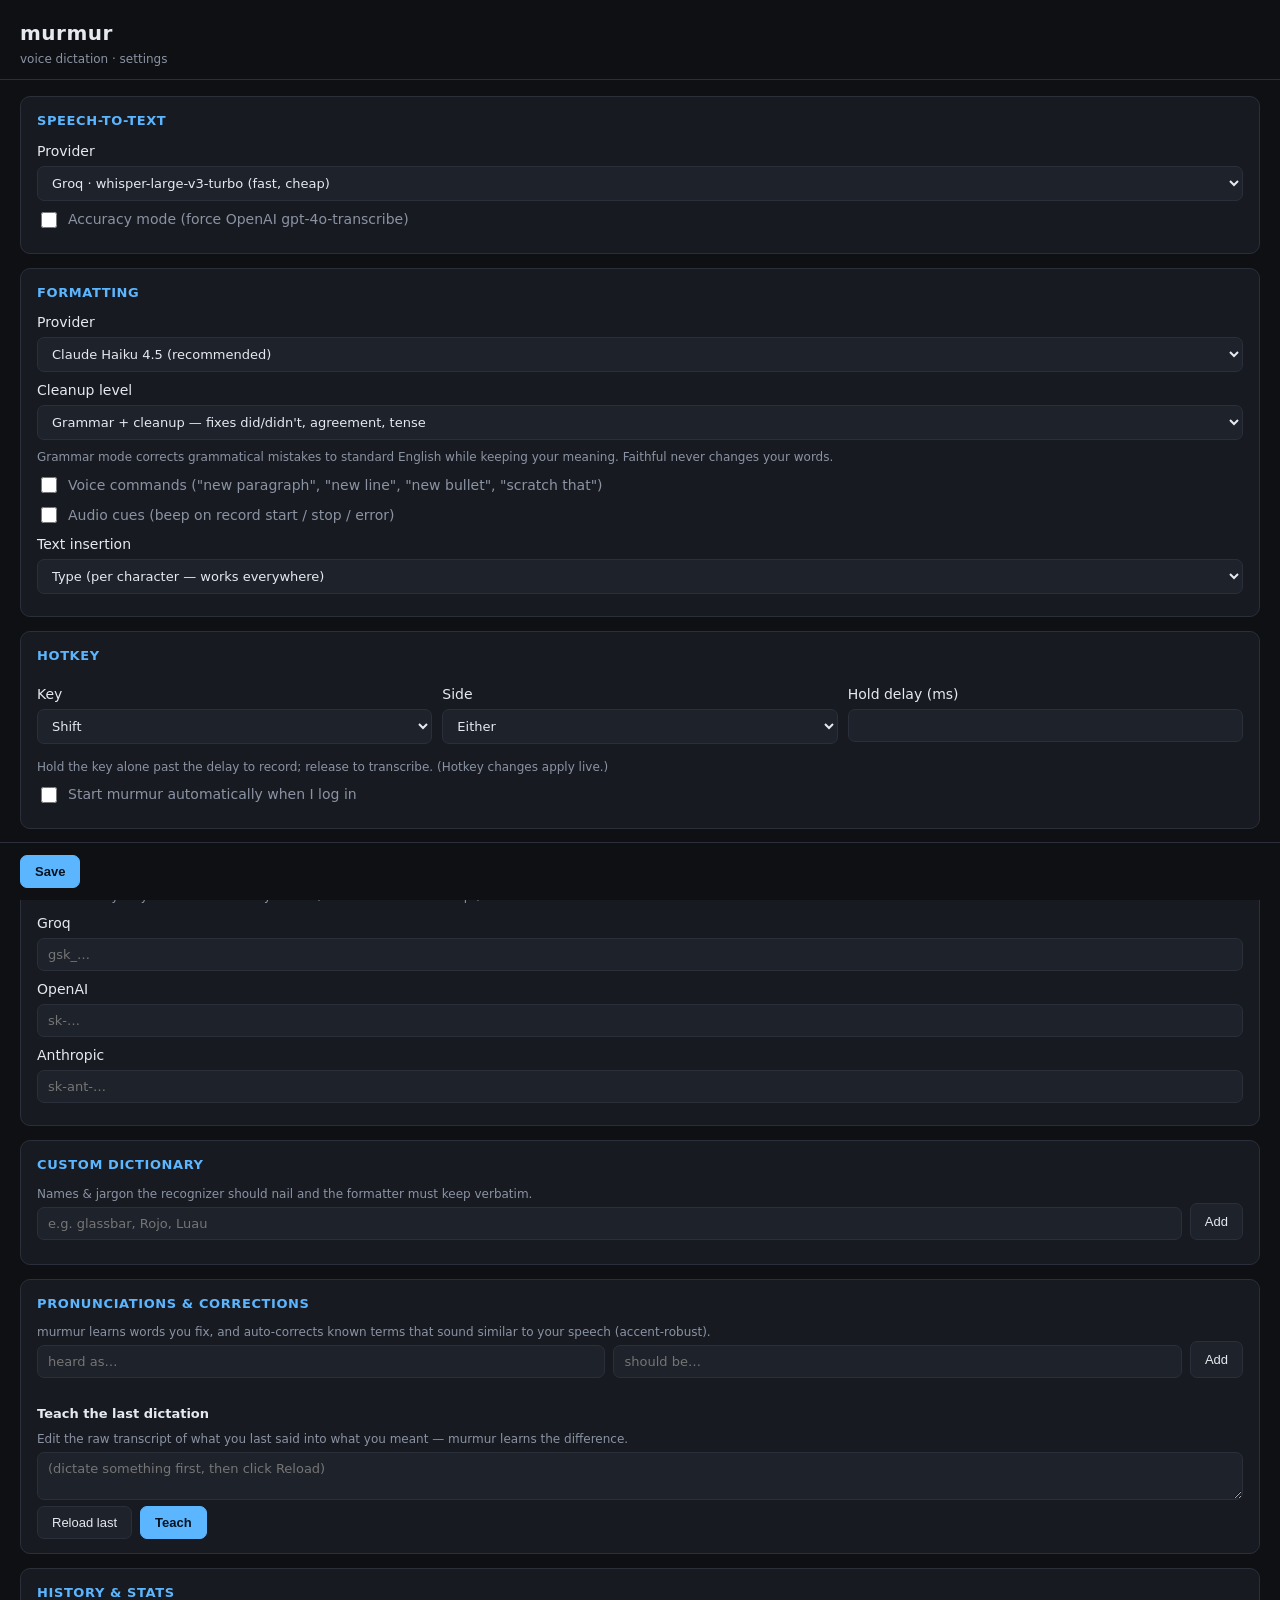
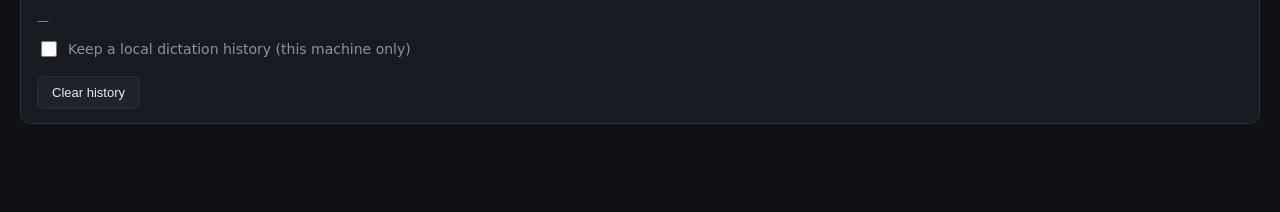
==== ui/index.html @ fca0aa5a "feat(app): run-at-login toggle (HKCU Run key) - 20 rust tests" ====
<!doctype html>
<html lang="en">
  <head>
    <meta charset="UTF-8" />
    <meta name="viewport" content="width=device-width, initial-scale=1.0" />
    <title>murmur settings</title>
    <link rel="stylesheet" href="style.css" />
  </head>
  <body>
    <header>
      <h1>murmur</h1>
      <span class="sub">voice dictation · settings</span>
    </header>

    <main>
      <section>
        <h2>Speech-to-text</h2>
        <label>Provider
          <select id="stt-provider">
            <option value="groq">Groq · whisper-large-v3-turbo (fast, cheap)</option>
            <option value="openai">OpenAI · gpt-4o-transcribe</option>
            <option value="local">Local · faster-whisper (offline)</option>
          </select>
        </label>
        <label class="row">
          <input type="checkbox" id="accuracy" />
          <span>Accuracy mode (force OpenAI gpt-4o-transcribe)</span>
        </label>
      </section>

      <section>
        <h2>Formatting</h2>
        <label>Provider
          <select id="fmt-provider">
            <option value="anthropic">Claude Haiku 4.5 (recommended)</option>
            <option value="groq">Groq (fast mode)</option>
            <option value="cerebras">Cerebras (fastest)</option>
            <option value="off">Off (raw transcript)</option>
          </select>
        </label>
        <label>Cleanup level
          <select id="fmt-mode">
            <option value="grammar">Grammar + cleanup — fixes did/didn't, agreement, tense</option>
            <option value="faithful">Faithful — verbatim, punctuation/fillers only</option>
          </select>
        </label>
        <p class="hint">Grammar mode corrects grammatical mistakes to standard English while keeping your meaning. Faithful never changes your words.</p>
        <label class="row">
          <input type="checkbox" id="voice-commands" />
          <span>Voice commands ("new paragraph", "new line", "new bullet", "scratch that")</span>
        </label>
        <label class="row">
          <input type="checkbox" id="audio-cues" />
          <span>Audio cues (beep on record start / stop / error)</span>
        </label>
        <label>Text insertion
          <select id="inject-mode">
            <option value="type">Type (per character — works everywhere)</option>
            <option value="paste">Paste (clipboard + Ctrl+V — faster, more robust)</option>
          </select>
        </label>
      </section>

      <section>
        <h2>Hotkey</h2>
        <div class="grid">
          <label>Key
            <select id="hotkey-key">
              <option value="shift">Shift</option>
              <option value="rctrl">Right Ctrl (no delay)</option>
            </select>
          </label>
          <label>Side
            <select id="hotkey-side">
              <option value="either">Either</option>
              <option value="left">Left</option>
              <option value="right">Right</option>
            </select>
          </label>
          <label>Hold delay (ms)
            <input type="number" id="threshold" min="0" max="2000" step="50" />
          </label>
        </div>
        <p class="hint">Hold the key alone past the delay to record; release to transcribe. (Hotkey changes apply live.)</p>
        <label class="row">
          <input type="checkbox" id="autostart" />
          <span>Start murmur automatically when I log in</span>
        </label>
      </section>

      <section>
        <h2>API keys</h2>
        <p class="hint">Stored locally only. Leave blank to stay offline (local STT + raw transcript).</p>
        <label>Groq <input type="password" id="k-groq" placeholder="gsk_…" /></label>
        <label>OpenAI <input type="password" id="k-openai" placeholder="sk-…" /></label>
        <label>Anthropic <input type="password" id="k-anthropic" placeholder="sk-ant-…" /></label>
      </section>

      <section>
        <h2>Custom dictionary</h2>
        <p class="hint">Names &amp; jargon the recognizer should nail and the formatter must keep verbatim.</p>
        <div class="addrow">
          <input type="text" id="new-term" placeholder="e.g. glassbar, Rojo, Luau" />
          <button id="add-term">Add</button>
        </div>
        <ul id="dict"></ul>
      </section>

      <section>
        <h2>Pronunciations &amp; corrections</h2>
        <p class="hint">murmur learns words you fix, and auto-corrects known terms that sound similar to your speech (accent-robust).</p>
        <div class="addrow">
          <input type="text" id="corr-wrong" placeholder="heard as…" />
          <input type="text" id="corr-right" placeholder="should be…" />
          <button id="add-corr">Add</button>
        </div>
        <ul id="corrections"></ul>

        <h3 class="sub-h">Teach the last dictation</h3>
        <p class="hint">Edit the raw transcript of what you last said into what you meant — murmur learns the difference.</p>
        <textarea id="teach-box" rows="2" placeholder="(dictate something first, then click Reload)"></textarea>
        <div class="addrow">
          <button id="teach-reload">Reload last</button>
          <button id="teach-save" class="primary">Teach</button>
        </div>
      </section>

      <section>
        <h2>History &amp; stats</h2>
        <p id="stats-line" class="hint">—</p>
        <label class="row">
          <input type="checkbox" id="save-history" />
          <span>Keep a local dictation history (this machine only)</span>
        </label>
        <ul id="history"></ul>
        <button id="clear-history">Clear history</button>
      </section>
    </main>

    <footer>
      <button id="save" class="primary">Save</button>
      <span id="status"></span>
    </footer>

    <script src="main.js"></script>
  </body>
</html>
---- ui/style.css ----
:root {
  --bg: #0e1014;
  --panel: #171a21;
  --panel-2: #1e222b;
  --text: #e6e9ef;
  --muted: #8b93a3;
  --accent: #5cb6ff;
  --border: #2a2f3a;
}

* { box-sizing: border-box; }

html, body {
  margin: 0;
  background: var(--bg);
  color: var(--text);
  font: 14px/1.5 "Segoe UI", system-ui, sans-serif;
}

header {
  padding: 18px 20px 10px;
  border-bottom: 1px solid var(--border);
}
header h1 { margin: 0; font-size: 20px; letter-spacing: 0.5px; }
header .sub { color: var(--muted); font-size: 12px; }

main { padding: 16px 20px; }

section {
  background: var(--panel);
  border: 1px solid var(--border);
  border-radius: 10px;
  padding: 14px 16px;
  margin-bottom: 14px;
}
section h2 { margin: 0 0 10px; font-size: 13px; text-transform: uppercase; letter-spacing: 0.6px; color: var(--accent); }

label { display: block; margin: 8px 0; color: var(--text); }
label.row { display: flex; align-items: center; gap: 8px; }
label.row span { color: var(--muted); }

select, input[type="text"], input[type="password"], input[type="number"], textarea {
  width: 100%;
  margin-top: 4px;
  padding: 8px 10px;
  background: var(--panel-2);
  border: 1px solid var(--border);
  border-radius: 7px;
  color: var(--text);
  font-size: 13px;
  font-family: inherit;
  resize: vertical;
}
.sub-h { font-size: 13px; margin: 16px 0 4px; color: var(--text); }
ul#corrections { list-style: none; padding: 0; margin: 10px 0; display: flex; flex-direction: column; gap: 6px; }
ul#corrections li {
  display: flex; align-items: center; gap: 8px; justify-content: space-between;
  background: var(--panel-2); border: 1px solid var(--border);
  border-radius: 7px; padding: 6px 10px; font-size: 13px;
}
ul#corrections .pair { color: var(--text); }
ul#corrections .pair b { color: var(--accent); font-weight: 600; }
ul#corrections .cnt { color: var(--muted); font-size: 11px; }
ul#corrections button {
  border: none; background: transparent; color: var(--muted);
  cursor: pointer; font-size: 16px; padding: 0 2px;
}
ul#corrections button:hover { color: #ff6b6b; }

ul#history { list-style: none; padding: 0; margin: 8px 0; display: flex; flex-direction: column; gap: 4px; max-height: 180px; overflow-y: auto; }
ul#history li.hist { background: var(--panel-2); border: 1px solid var(--border); border-radius: 6px; padding: 6px 10px; font-size: 12px; color: var(--muted); }
input[type="checkbox"] { width: 16px; height: 16px; accent-color: var(--accent); }

.grid { display: grid; grid-template-columns: 1fr 1fr 1fr; gap: 10px; }
.hint { color: var(--muted); font-size: 12px; margin: 6px 0 0; }

.addrow { display: flex; gap: 8px; }
.addrow input { flex: 1; }

ul#dict { list-style: none; padding: 0; margin: 10px 0 0; display: flex; flex-wrap: wrap; gap: 6px; }
ul#dict li {
  display: flex; align-items: center; gap: 6px;
  background: var(--panel-2); border: 1px solid var(--border);
  border-radius: 999px; padding: 4px 6px 4px 12px; font-size: 13px;
}
ul#dict li button {
  border: none; background: transparent; color: var(--muted);
  cursor: pointer; font-size: 15px; line-height: 1; padding: 0 2px;
}
ul#dict li button:hover { color: #ff6b6b; }

button {
  padding: 8px 14px; border-radius: 7px; border: 1px solid var(--border);
  background: var(--panel-2); color: var(--text); cursor: pointer; font-size: 13px;
}
button:hover { border-color: var(--accent); }
button.primary { background: var(--accent); color: #06121f; border-color: var(--accent); font-weight: 600; }

footer {
  position: sticky; bottom: 0;
  display: flex; align-items: center; gap: 12px;
  padding: 12px 20px; border-top: 1px solid var(--border); background: var(--bg);
}
#status { color: #5ad18a; font-size: 13px; }
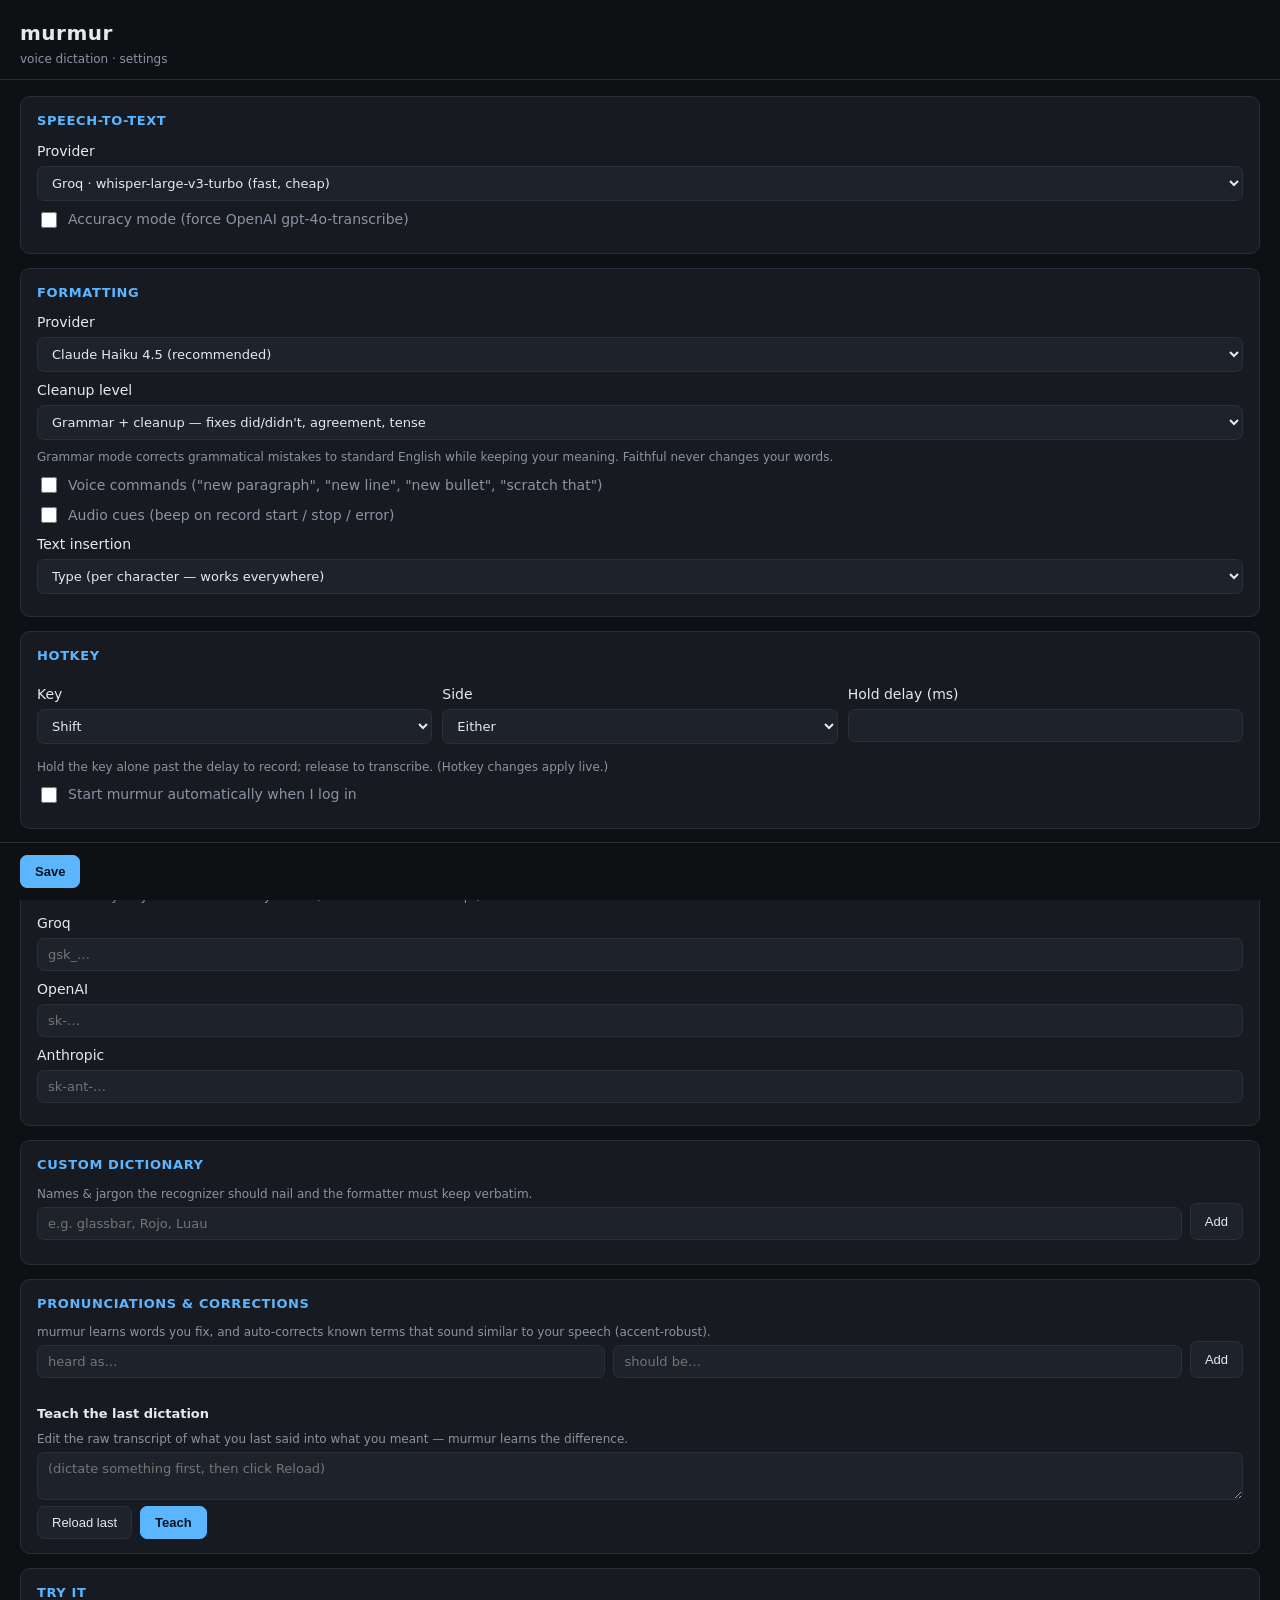
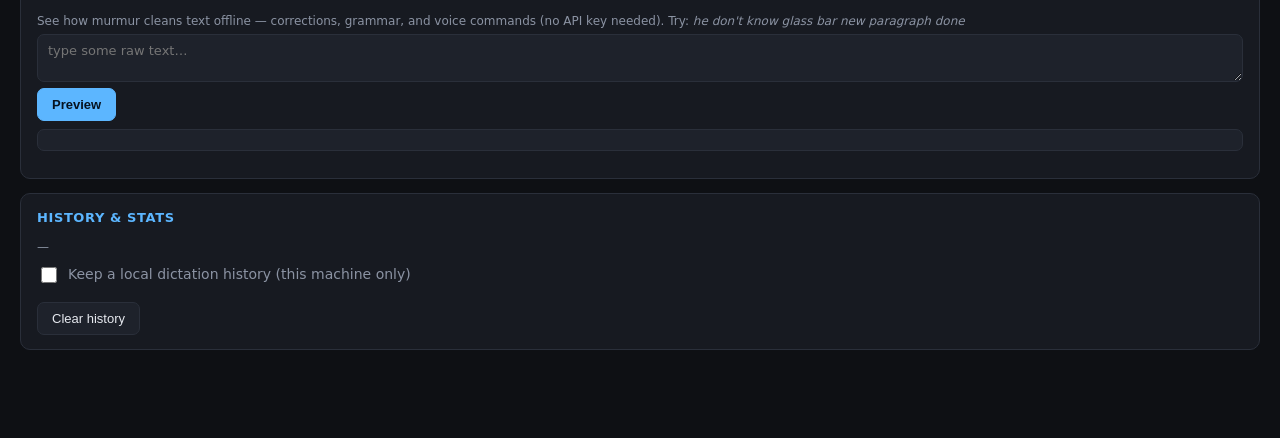
==== commit 54b14c83: "feat: 'Try it' offline preview (corrections + grammar + voice commands) - tests + process roundtrip" ====
--- a/ui/index.html
+++ b/ui/index.html
@@ -126,6 +126,14 @@
       </section>
 
       <section>
+        <h2>Try it</h2>
+        <p class="hint">See how murmur cleans text offline — corrections, grammar, and voice commands (no API key needed). Try: <em>he don't know glass bar new paragraph done</em></p>
+        <textarea id="preview-in" rows="2" placeholder="type some raw text…"></textarea>
+        <div class="addrow"><button id="preview-run" class="primary">Preview</button></div>
+        <pre id="preview-out" class="preview-out"></pre>
+      </section>
+
+      <section>
         <h2>History &amp; stats</h2>
         <p id="stats-line" class="hint">—</p>
         <label class="row">
--- a/ui/style.css
+++ b/ui/style.css
@@ -69,6 +69,8 @@
 
 ul#history { list-style: none; padding: 0; margin: 8px 0; display: flex; flex-direction: column; gap: 4px; max-height: 180px; overflow-y: auto; }
 ul#history li.hist { background: var(--panel-2); border: 1px solid var(--border); border-radius: 6px; padding: 6px 10px; font-size: 12px; color: var(--muted); }
+
+.preview-out { background: var(--panel-2); border: 1px solid var(--border); border-radius: 7px; padding: 10px; margin-top: 8px; min-height: 20px; white-space: pre-wrap; word-break: break-word; color: var(--accent); font-size: 13px; font-family: inherit; }
 input[type="checkbox"] { width: 16px; height: 16px; accent-color: var(--accent); }
 
 .grid { display: grid; grid-template-columns: 1fr 1fr 1fr; gap: 10px; }
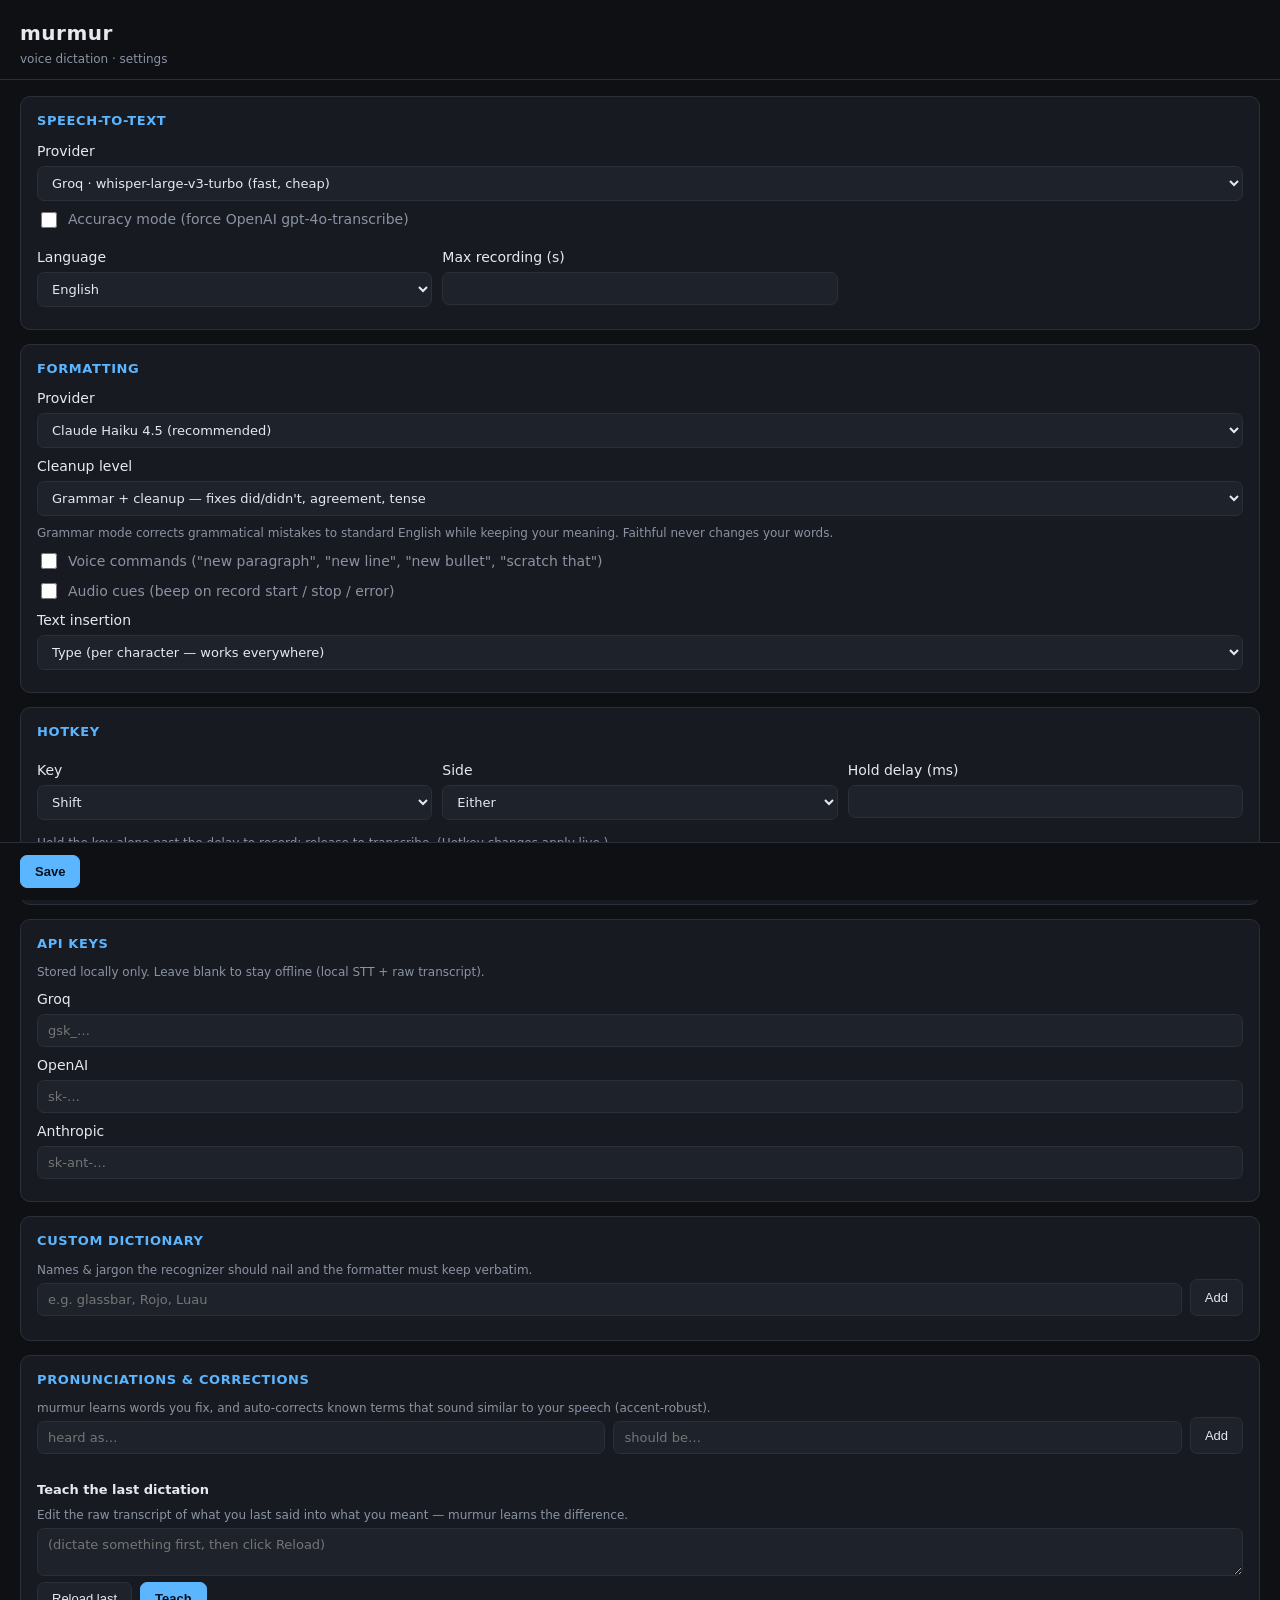
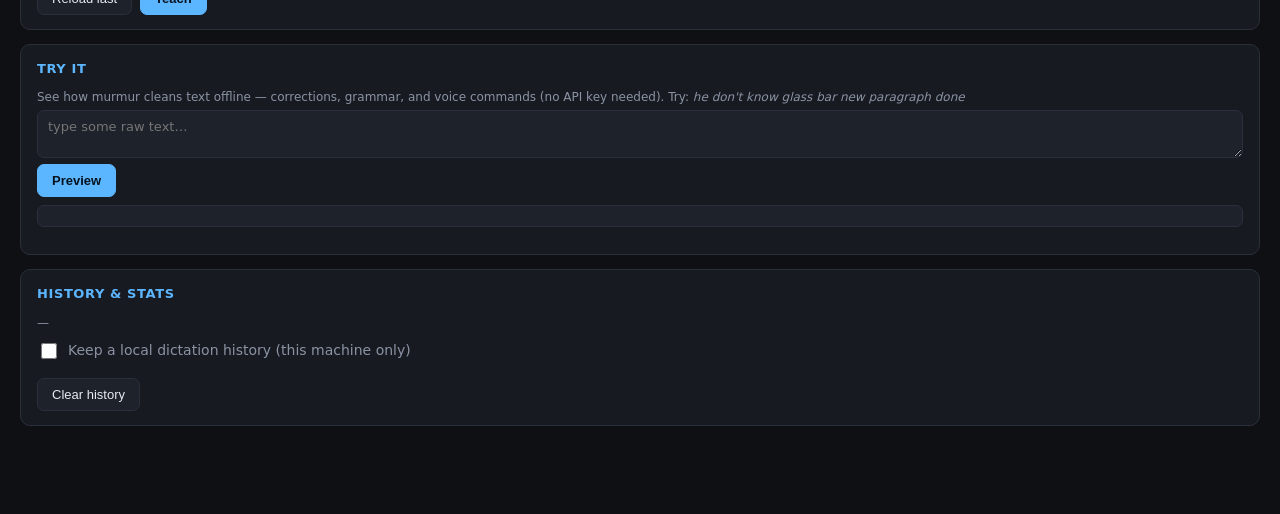
==== commit 6e5d03ee: "feat(ui): language + max-recording settings, first-run offline hint" ====
--- a/ui/index.html
+++ b/ui/index.html
@@ -13,6 +13,10 @@
     </header>
 
     <main>
+      <div id="offline-banner" class="banner" style="display:none">
+        No API keys set — running <b>offline</b> (local transcription, no AI cleanup).
+        Add a Groq or Anthropic key below to enable fast cloud STT + grammar/formatting.
+      </div>
       <section>
         <h2>Speech-to-text</h2>
         <label>Provider
@@ -26,6 +30,28 @@
           <input type="checkbox" id="accuracy" />
           <span>Accuracy mode (force OpenAI gpt-4o-transcribe)</span>
         </label>
+        <div class="grid">
+          <label>Language
+            <select id="language">
+              <option value="en">English</option>
+              <option value="es">Spanish</option>
+              <option value="fr">French</option>
+              <option value="de">German</option>
+              <option value="it">Italian</option>
+              <option value="pt">Portuguese</option>
+              <option value="nl">Dutch</option>
+              <option value="ru">Russian</option>
+              <option value="zh">Chinese</option>
+              <option value="ja">Japanese</option>
+              <option value="ko">Korean</option>
+              <option value="hi">Hindi</option>
+              <option value="ar">Arabic</option>
+            </select>
+          </label>
+          <label>Max recording (s)
+            <input type="number" id="max-rec" min="5" max="600" step="5" />
+          </label>
+        </div>
       </section>
 
       <section>
--- a/ui/style.css
+++ b/ui/style.css
@@ -25,6 +25,12 @@
 header .sub { color: var(--muted); font-size: 12px; }
 
 main { padding: 16px 20px; }
+
+.banner {
+  background: #2a1f12; border: 1px solid #6b4f1f; color: #e7c87a;
+  border-radius: 8px; padding: 10px 12px; margin-bottom: 14px; font-size: 13px; line-height: 1.45;
+}
+.banner b { color: #ffd479; }
 
 section {
   background: var(--panel);
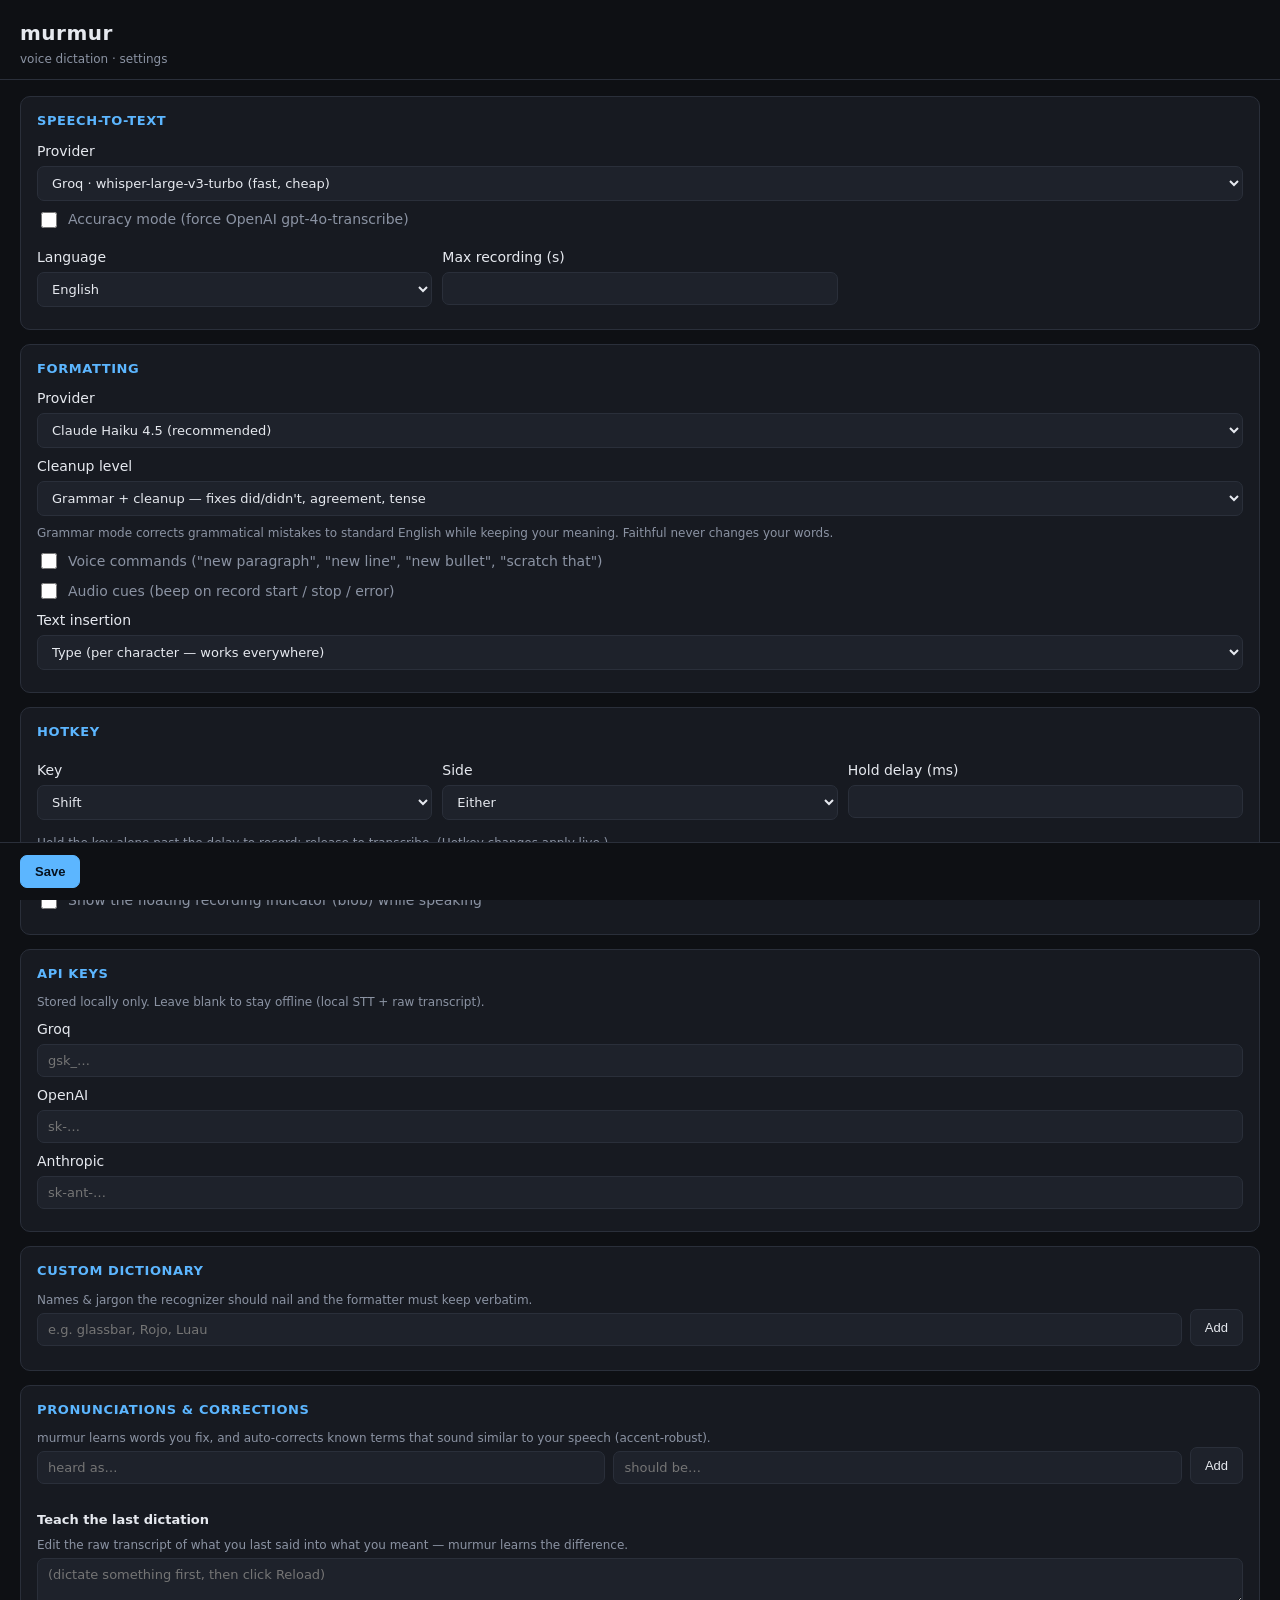
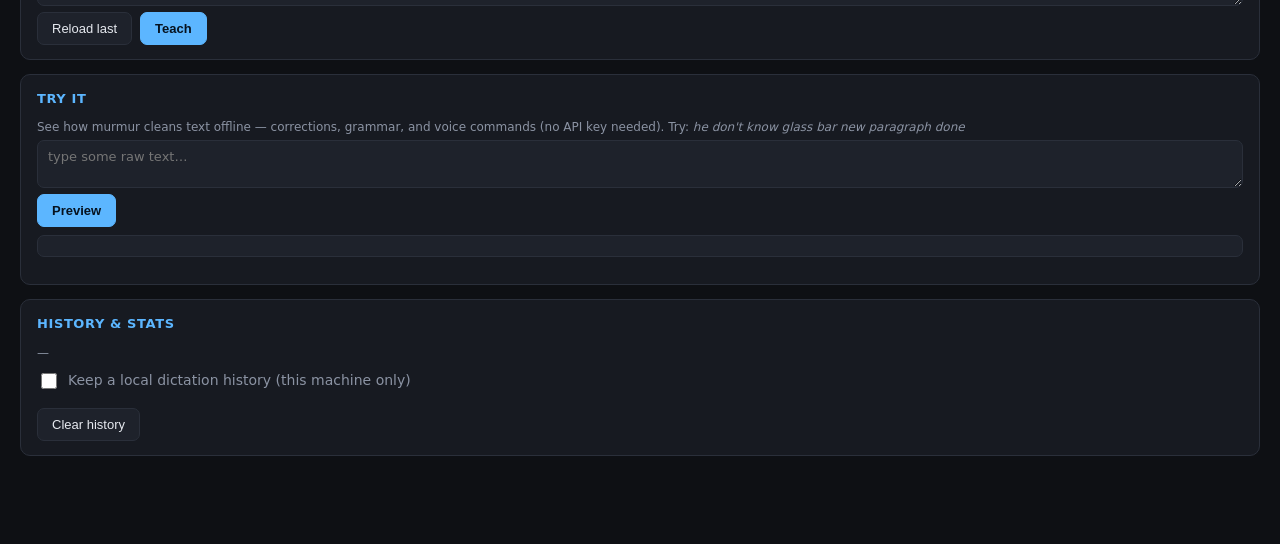
==== commit f3a02208: "feat: recording-indicator overlay (Wispr-style blob) + more keybind options - ui/overlay.{html,css,j" ====
--- a/ui/index.html
+++ b/ui/index.html
@@ -94,6 +94,8 @@
             <select id="hotkey-key">
               <option value="shift">Shift</option>
               <option value="rctrl">Right Ctrl (no delay)</option>
+              <option value="ralt">Right Alt (no delay)</option>
+              <option value="capslock">Caps Lock (no delay)</option>
             </select>
           </label>
           <label>Side
@@ -111,6 +113,10 @@
         <label class="row">
           <input type="checkbox" id="autostart" />
           <span>Start murmur automatically when I log in</span>
+        </label>
+        <label class="row">
+          <input type="checkbox" id="overlay" />
+          <span>Show the floating recording indicator (blob) while speaking</span>
         </label>
       </section>
 
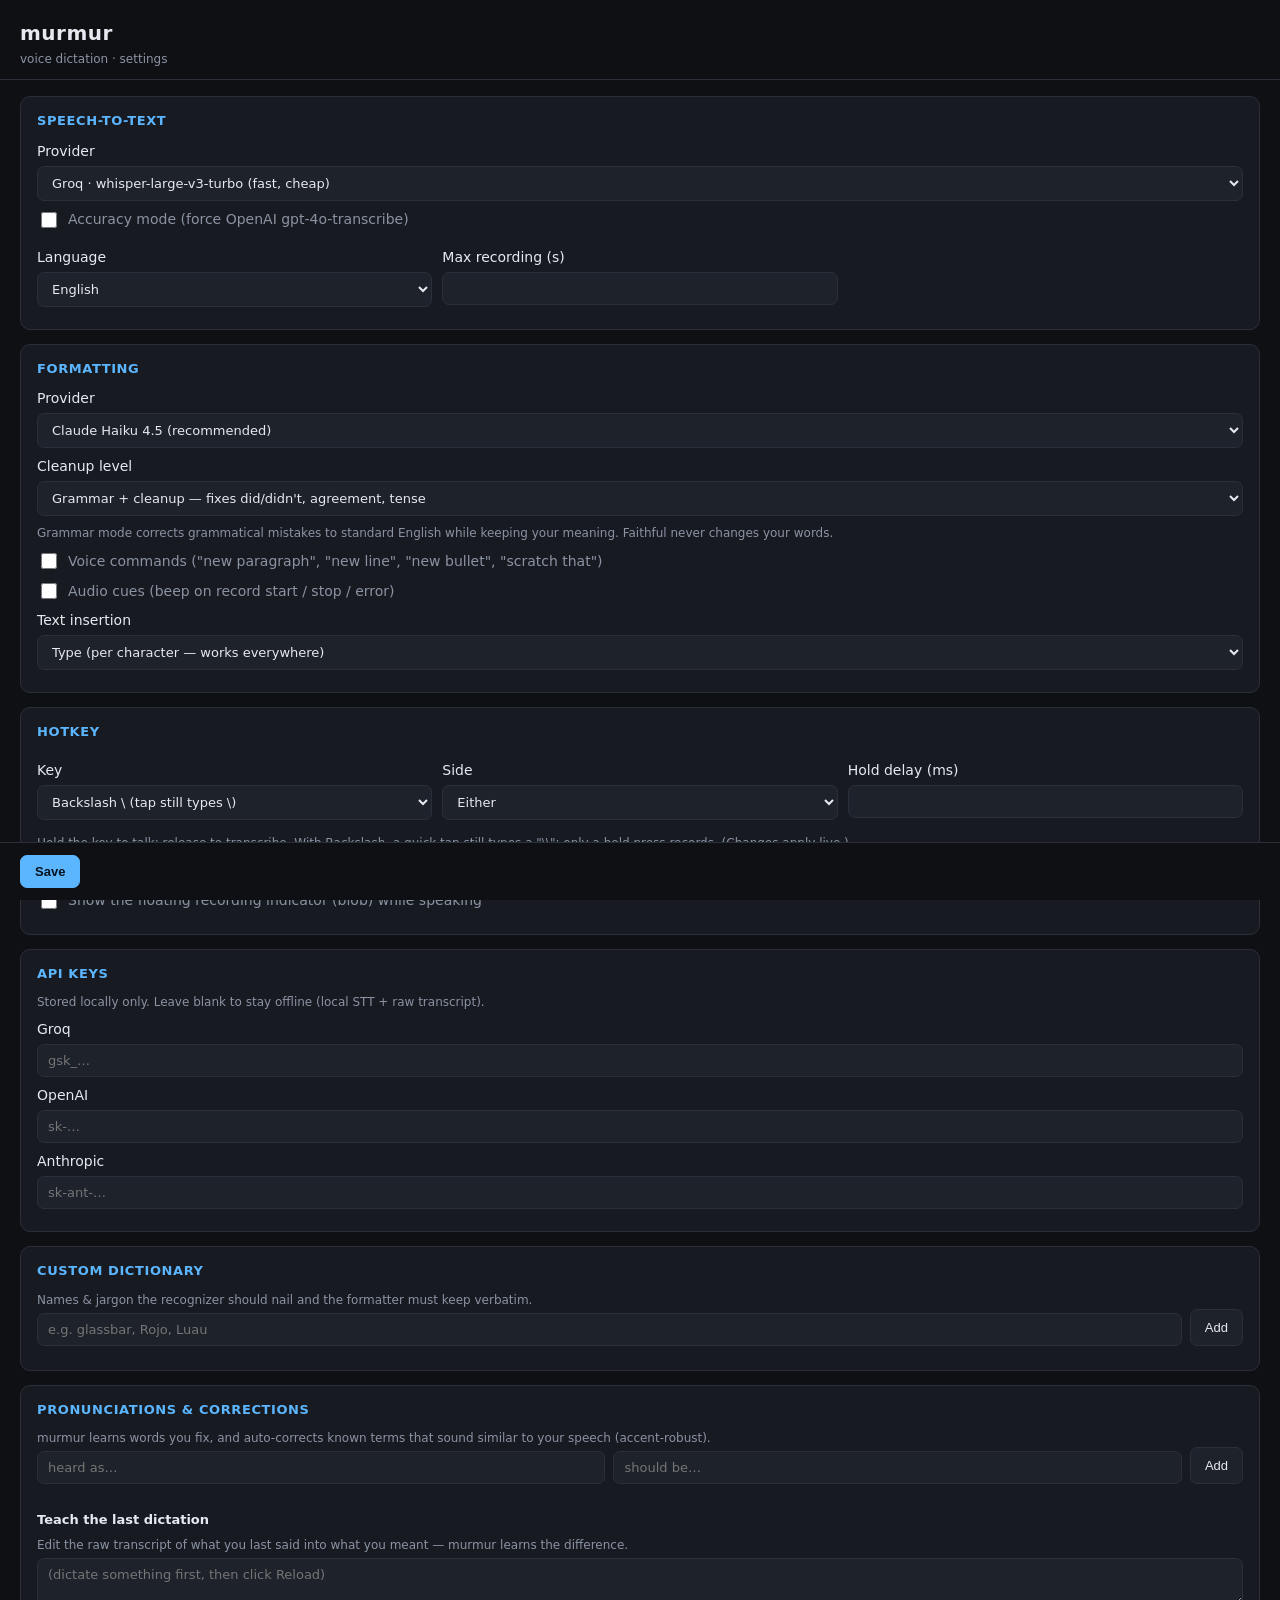
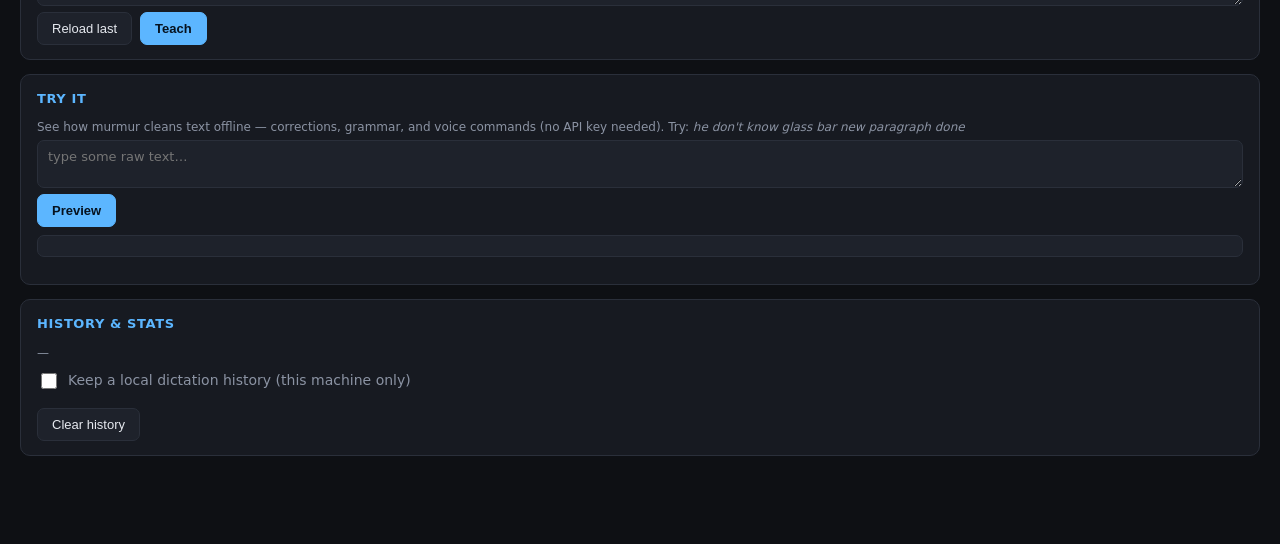
==== commit aeb8dd64: "feat: hold-backslash is the push-to-talk keybind (dual-function key) '\' is now the default trigger." ====
--- a/ui/index.html
+++ b/ui/index.html
@@ -92,10 +92,11 @@
         <div class="grid">
           <label>Key
             <select id="hotkey-key">
+              <option value="backslash">Backslash \ (tap still types \)</option>
               <option value="shift">Shift</option>
-              <option value="rctrl">Right Ctrl (no delay)</option>
-              <option value="ralt">Right Alt (no delay)</option>
-              <option value="capslock">Caps Lock (no delay)</option>
+              <option value="rctrl">Right Ctrl</option>
+              <option value="ralt">Right Alt</option>
+              <option value="capslock">Caps Lock</option>
             </select>
           </label>
           <label>Side
@@ -109,7 +110,7 @@
             <input type="number" id="threshold" min="0" max="2000" step="50" />
           </label>
         </div>
-        <p class="hint">Hold the key alone past the delay to record; release to transcribe. (Hotkey changes apply live.)</p>
+        <p class="hint">Hold the key to talk; release to transcribe. With Backslash, a quick tap still types a "\\"; only a held press records. (Changes apply live.)</p>
         <label class="row">
           <input type="checkbox" id="autostart" />
           <span>Start murmur automatically when I log in</span>
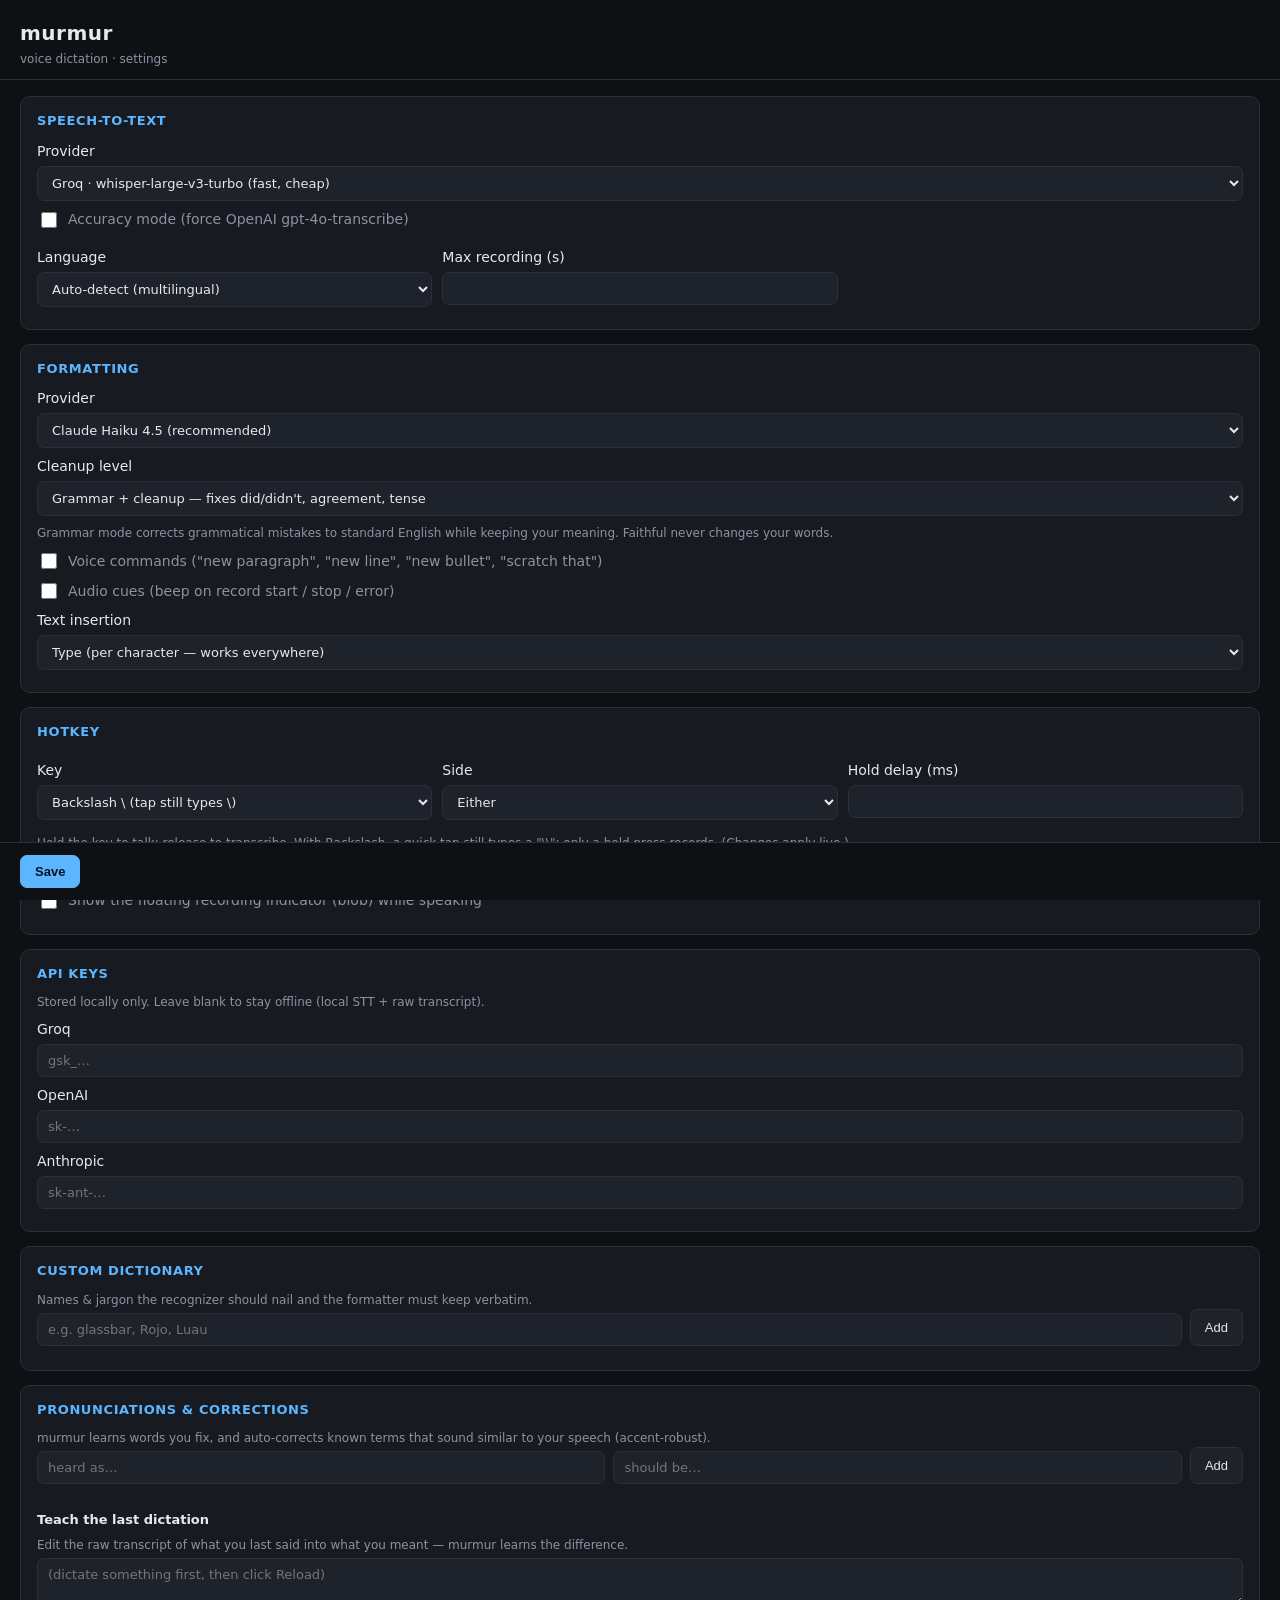
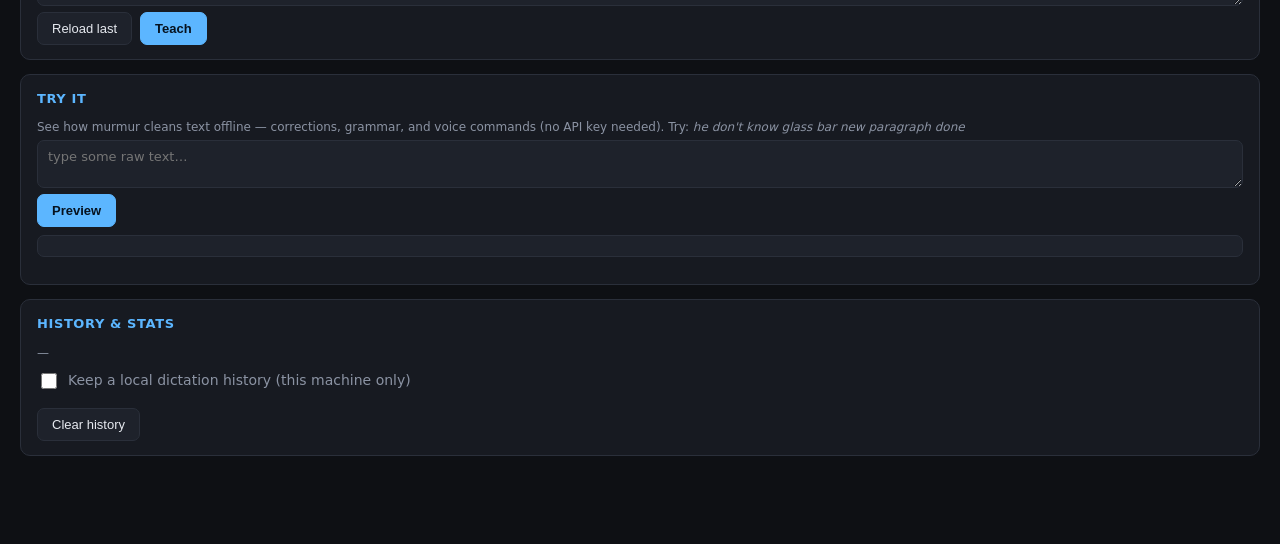
==== commit 7afc8f40: "feat: Slovenian + auto-detect language support; stop forcing English - Add Slovenian (sl), Auto-dete" ====
--- a/ui/index.html
+++ b/ui/index.html
@@ -23,7 +23,8 @@
           <select id="stt-provider">
             <option value="groq">Groq · whisper-large-v3-turbo (fast, cheap)</option>
             <option value="openai">OpenAI · gpt-4o-transcribe</option>
-            <option value="local">Local · faster-whisper (offline)</option>
+            <option value="gpu">GPU · Whisper large-v3-turbo on your GPU (offline, DirectML)</option>
+            <option value="local">Local · faster-whisper (offline, CPU)</option>
           </select>
         </label>
         <label class="row">
@@ -33,13 +34,17 @@
         <div class="grid">
           <label>Language
             <select id="language">
+              <option value="auto">Auto-detect (multilingual)</option>
               <option value="en">English</option>
+              <option value="sl">Slovenian</option>
               <option value="es">Spanish</option>
               <option value="fr">French</option>
               <option value="de">German</option>
               <option value="it">Italian</option>
               <option value="pt">Portuguese</option>
               <option value="nl">Dutch</option>
+              <option value="hr">Croatian</option>
+              <option value="sr">Serbian</option>
               <option value="ru">Russian</option>
               <option value="zh">Chinese</option>
               <option value="ja">Japanese</option>
